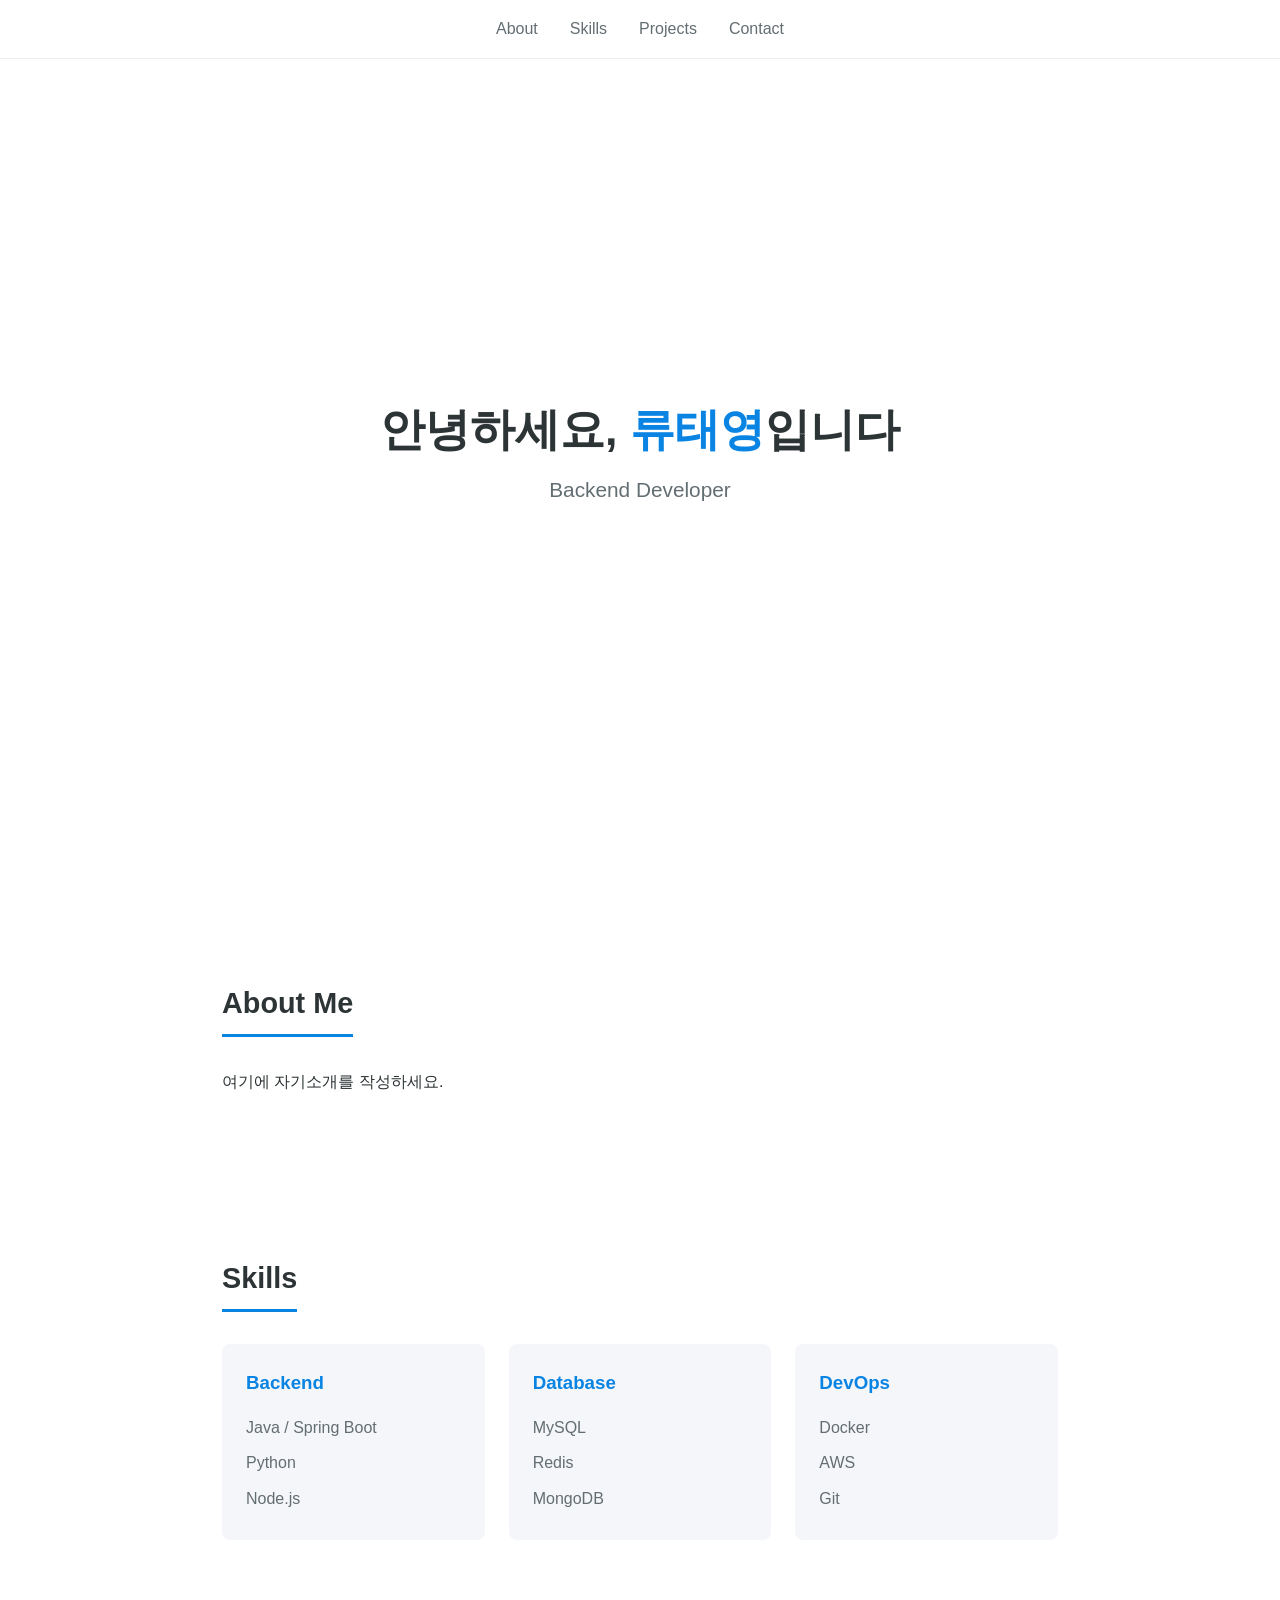
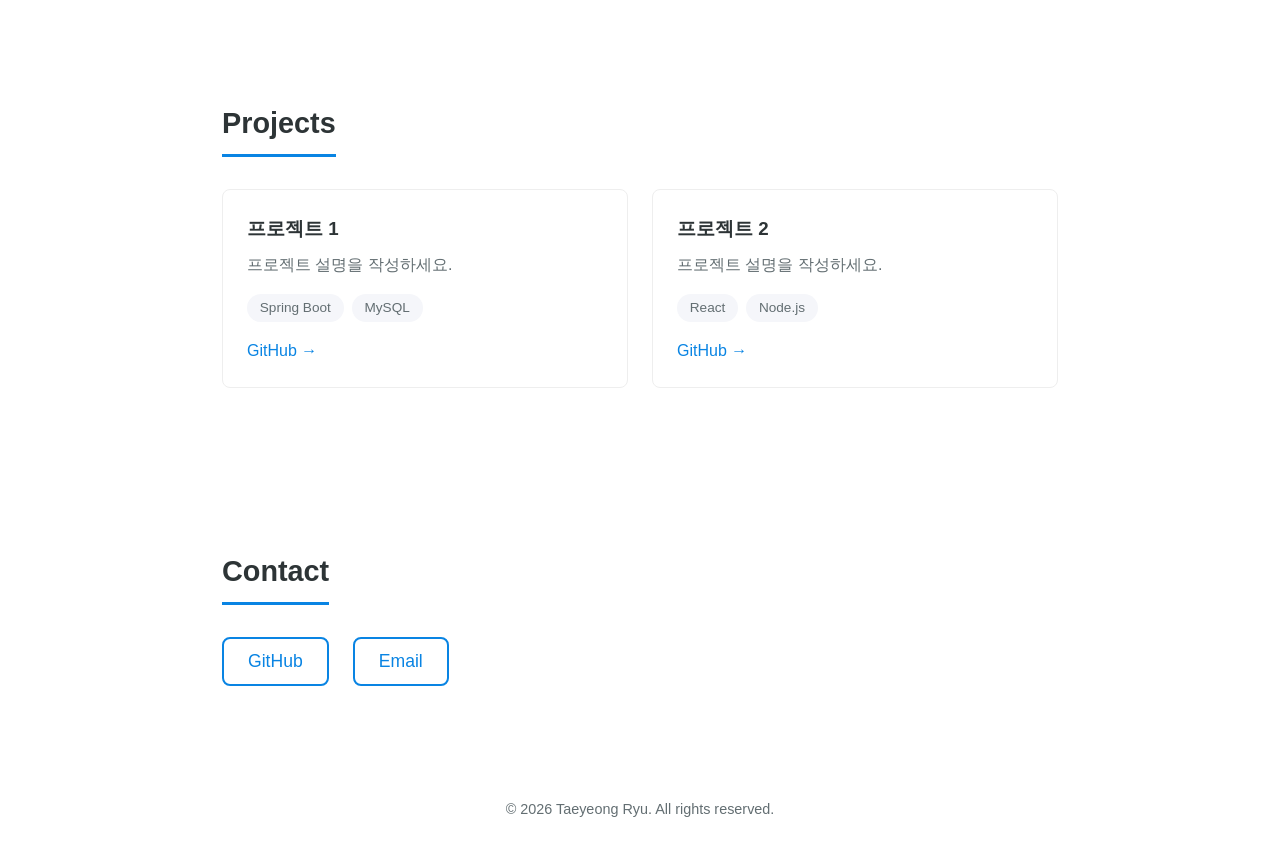
==== index.html @ f6bfb5db "feat: add initial portfolio page with HTML/CSS Co-Authored-By: Claude Opus 4.6 <noreply@anthropic.co" ====
<!DOCTYPE html>
<html lang="ko">
<head>
    <meta charset="UTF-8">
    <meta name="viewport" content="width=device-width, initial-scale=1.0">
    <title>Taeyeong Ryu | Portfolio</title>
    <link rel="stylesheet" href="style.css">
</head>
<body>
    <header>
        <nav>
            <a href="#about" class="nav-link">About</a>
            <a href="#skills" class="nav-link">Skills</a>
            <a href="#projects" class="nav-link">Projects</a>
            <a href="#contact" class="nav-link">Contact</a>
        </nav>
    </header>

    <section id="hero">
        <h1>안녕하세요, <span class="highlight">류태영</span>입니다</h1>
        <p class="subtitle">Backend Developer</p>
    </section>

    <section id="about">
        <h2>About Me</h2>
        <p>여기에 자기소개를 작성하세요.</p>
    </section>

    <section id="skills">
        <h2>Skills</h2>
        <div class="skill-grid">
            <div class="skill-card">
                <h3>Backend</h3>
                <ul>
                    <li>Java / Spring Boot</li>
                    <li>Python</li>
                    <li>Node.js</li>
                </ul>
            </div>
            <div class="skill-card">
                <h3>Database</h3>
                <ul>
                    <li>MySQL</li>
                    <li>Redis</li>
                    <li>MongoDB</li>
                </ul>
            </div>
            <div class="skill-card">
                <h3>DevOps</h3>
                <ul>
                    <li>Docker</li>
                    <li>AWS</li>
                    <li>Git</li>
                </ul>
            </div>
        </div>
    </section>

    <section id="projects">
        <h2>Projects</h2>
        <div class="project-grid">
            <div class="project-card">
                <h3>프로젝트 1</h3>
                <p>프로젝트 설명을 작성하세요.</p>
                <div class="project-tags">
                    <span class="tag">Spring Boot</span>
                    <span class="tag">MySQL</span>
                </div>
                <a href="#" class="project-link">GitHub →</a>
            </div>
            <div class="project-card">
                <h3>프로젝트 2</h3>
                <p>프로젝트 설명을 작성하세요.</p>
                <div class="project-tags">
                    <span class="tag">React</span>
                    <span class="tag">Node.js</span>
                </div>
                <a href="#" class="project-link">GitHub →</a>
            </div>
        </div>
    </section>

    <section id="contact">
        <h2>Contact</h2>
        <div class="contact-links">
            <a href="https://github.com/taeyeongryu" target="_blank">GitHub</a>
            <a href="mailto:your-email@example.com">Email</a>
        </div>
    </section>

    <footer>
        <p>&copy; 2026 Taeyeong Ryu. All rights reserved.</p>
    </footer>
</body>
</html>
---- style.css ----
* {
    margin: 0;
    padding: 0;
    box-sizing: border-box;
}

:root {
    --primary: #2d3436;
    --accent: #0984e3;
    --bg: #ffffff;
    --bg-alt: #f5f6fa;
    --text: #2d3436;
    --text-light: #636e72;
}

body {
    font-family: 'Segoe UI', -apple-system, sans-serif;
    color: var(--text);
    line-height: 1.6;
}

/* Navigation */
header {
    position: fixed;
    top: 0;
    width: 100%;
    background: rgba(255, 255, 255, 0.95);
    backdrop-filter: blur(10px);
    z-index: 100;
    border-bottom: 1px solid #eee;
}

nav {
    max-width: 900px;
    margin: 0 auto;
    padding: 1rem 2rem;
    display: flex;
    gap: 2rem;
    justify-content: center;
}

.nav-link {
    text-decoration: none;
    color: var(--text-light);
    font-weight: 500;
    transition: color 0.2s;
}

.nav-link:hover {
    color: var(--accent);
}

/* Hero */
#hero {
    min-height: 100vh;
    display: flex;
    flex-direction: column;
    justify-content: center;
    align-items: center;
    text-align: center;
    padding: 2rem;
}

#hero h1 {
    font-size: 2.8rem;
    font-weight: 700;
    margin-bottom: 0.5rem;
}

.highlight {
    color: var(--accent);
}

.subtitle {
    font-size: 1.3rem;
    color: var(--text-light);
}

/* Sections */
section {
    max-width: 900px;
    margin: 0 auto;
    padding: 5rem 2rem;
}

section h2 {
    font-size: 1.8rem;
    margin-bottom: 2rem;
    padding-bottom: 0.5rem;
    border-bottom: 3px solid var(--accent);
    display: inline-block;
}

/* Skills */
.skill-grid {
    display: grid;
    grid-template-columns: repeat(auto-fit, minmax(220px, 1fr));
    gap: 1.5rem;
}

.skill-card {
    background: var(--bg-alt);
    padding: 1.5rem;
    border-radius: 8px;
}

.skill-card h3 {
    color: var(--accent);
    margin-bottom: 0.8rem;
}

.skill-card ul {
    list-style: none;
}

.skill-card li {
    padding: 0.3rem 0;
    color: var(--text-light);
}

/* Projects */
.project-grid {
    display: grid;
    grid-template-columns: repeat(auto-fit, minmax(300px, 1fr));
    gap: 1.5rem;
}

.project-card {
    border: 1px solid #eee;
    border-radius: 8px;
    padding: 1.5rem;
    transition: box-shadow 0.2s;
}

.project-card:hover {
    box-shadow: 0 4px 12px rgba(0, 0, 0, 0.1);
}

.project-card h3 {
    margin-bottom: 0.5rem;
}

.project-card p {
    color: var(--text-light);
    margin-bottom: 1rem;
}

.project-tags {
    display: flex;
    gap: 0.5rem;
    flex-wrap: wrap;
    margin-bottom: 1rem;
}

.tag {
    background: var(--bg-alt);
    padding: 0.2rem 0.8rem;
    border-radius: 20px;
    font-size: 0.85rem;
    color: var(--text-light);
}

.project-link {
    color: var(--accent);
    text-decoration: none;
    font-weight: 500;
}

.project-link:hover {
    text-decoration: underline;
}

/* Contact */
.contact-links {
    display: flex;
    gap: 1.5rem;
}

.contact-links a {
    color: var(--accent);
    text-decoration: none;
    font-size: 1.1rem;
    font-weight: 500;
    padding: 0.5rem 1.5rem;
    border: 2px solid var(--accent);
    border-radius: 8px;
    transition: all 0.2s;
}

.contact-links a:hover {
    background: var(--accent);
    color: #fff;
}

/* Footer */
footer {
    text-align: center;
    padding: 2rem;
    color: var(--text-light);
    font-size: 0.9rem;
}

/* Responsive */
@media (max-width: 600px) {
    #hero h1 {
        font-size: 1.8rem;
    }

    nav {
        gap: 1rem;
    }

    .contact-links {
        flex-direction: column;
        align-items: center;
    }
}
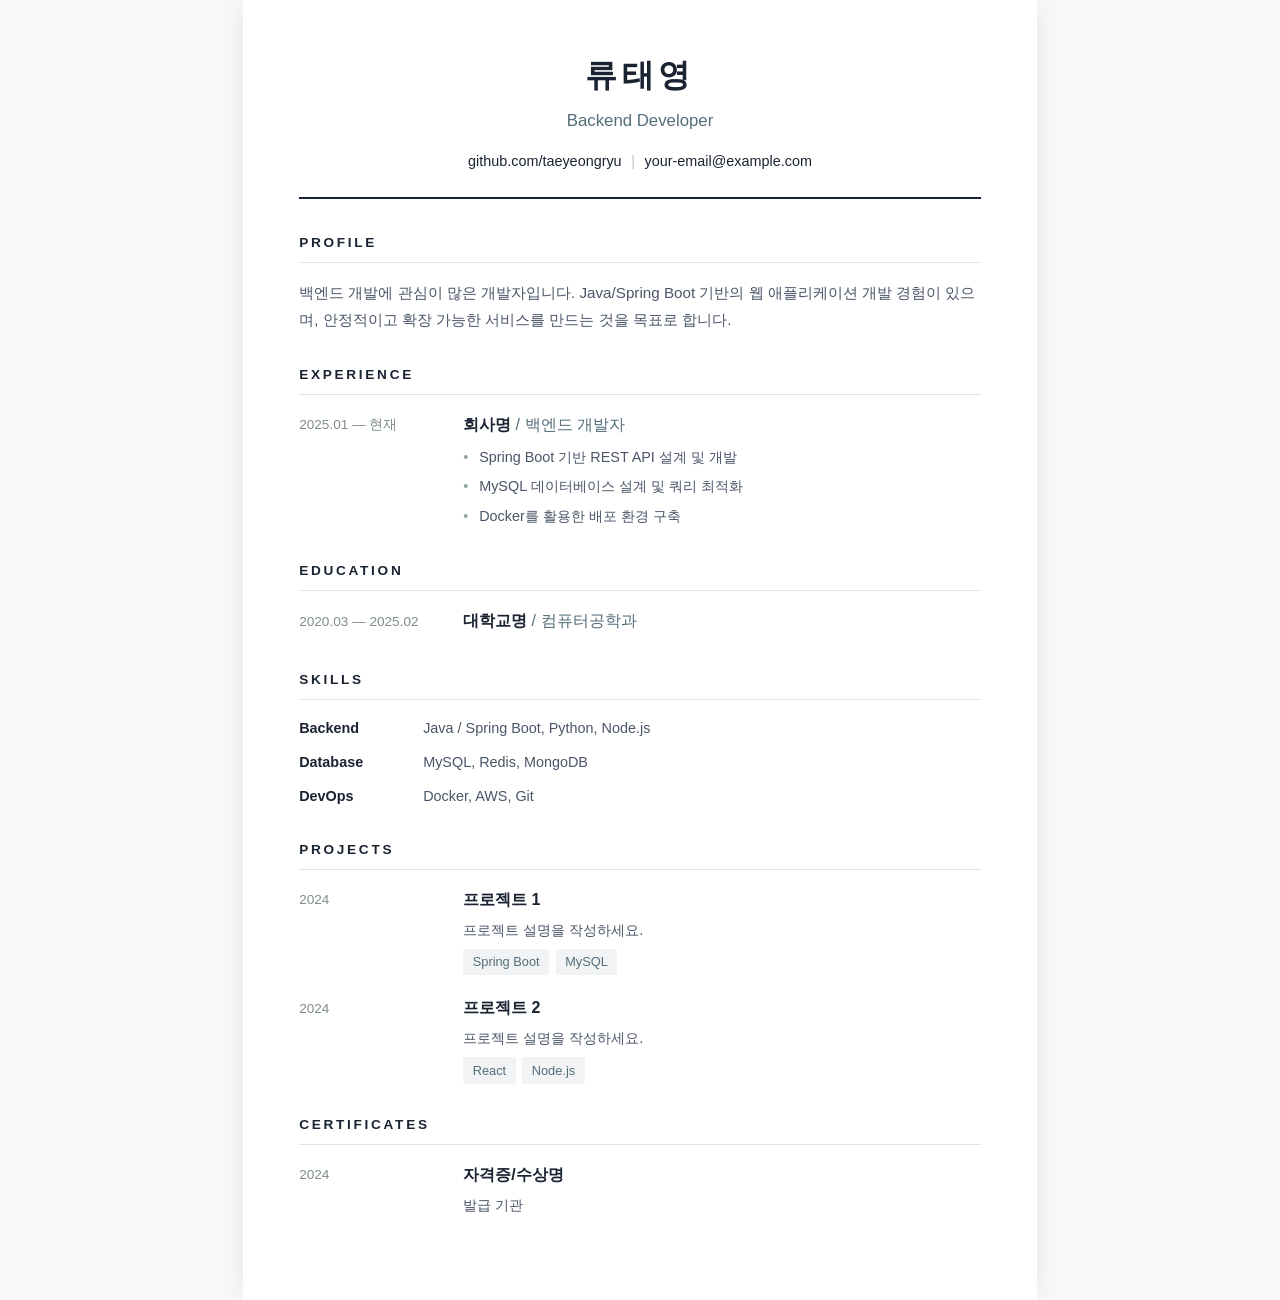
==== commit edf3df94: "feat: add resume page and redirect index to /resume/ - Add resume/index.html with professional resum" ====
--- a/index.html
+++ b/index.html
@@ -2,94 +2,10 @@
 <html lang="ko">
 <head>
     <meta charset="UTF-8">
-    <meta name="viewport" content="width=device-width, initial-scale=1.0">
-    <title>Taeyeong Ryu | Portfolio</title>
-    <link rel="stylesheet" href="style.css">
+    <meta http-equiv="refresh" content="0; url=/resume/">
+    <title>Redirecting...</title>
 </head>
 <body>
-    <header>
-        <nav>
-            <a href="#about" class="nav-link">About</a>
-            <a href="#skills" class="nav-link">Skills</a>
-            <a href="#projects" class="nav-link">Projects</a>
-            <a href="#contact" class="nav-link">Contact</a>
-        </nav>
-    </header>
-
-    <section id="hero">
-        <h1>안녕하세요, <span class="highlight">류태영</span>입니다</h1>
-        <p class="subtitle">Backend Developer</p>
-    </section>
-
-    <section id="about">
-        <h2>About Me</h2>
-        <p>여기에 자기소개를 작성하세요.</p>
-    </section>
-
-    <section id="skills">
-        <h2>Skills</h2>
-        <div class="skill-grid">
-            <div class="skill-card">
-                <h3>Backend</h3>
-                <ul>
-                    <li>Java / Spring Boot</li>
-                    <li>Python</li>
-                    <li>Node.js</li>
-                </ul>
-            </div>
-            <div class="skill-card">
-                <h3>Database</h3>
-                <ul>
-                    <li>MySQL</li>
-                    <li>Redis</li>
-                    <li>MongoDB</li>
-                </ul>
-            </div>
-            <div class="skill-card">
-                <h3>DevOps</h3>
-                <ul>
-                    <li>Docker</li>
-                    <li>AWS</li>
-                    <li>Git</li>
-                </ul>
-            </div>
-        </div>
-    </section>
-
-    <section id="projects">
-        <h2>Projects</h2>
-        <div class="project-grid">
-            <div class="project-card">
-                <h3>프로젝트 1</h3>
-                <p>프로젝트 설명을 작성하세요.</p>
-                <div class="project-tags">
-                    <span class="tag">Spring Boot</span>
-                    <span class="tag">MySQL</span>
-                </div>
-                <a href="#" class="project-link">GitHub →</a>
-            </div>
-            <div class="project-card">
-                <h3>프로젝트 2</h3>
-                <p>프로젝트 설명을 작성하세요.</p>
-                <div class="project-tags">
-                    <span class="tag">React</span>
-                    <span class="tag">Node.js</span>
-                </div>
-                <a href="#" class="project-link">GitHub →</a>
-            </div>
-        </div>
-    </section>
-
-    <section id="contact">
-        <h2>Contact</h2>
-        <div class="contact-links">
-            <a href="https://github.com/taeyeongryu" target="_blank">GitHub</a>
-            <a href="mailto:your-email@example.com">Email</a>
-        </div>
-    </section>
-
-    <footer>
-        <p>&copy; 2026 Taeyeong Ryu. All rights reserved.</p>
-    </footer>
+    <a href="/resume/">이력서 페이지로 이동</a>
 </body>
 </html>
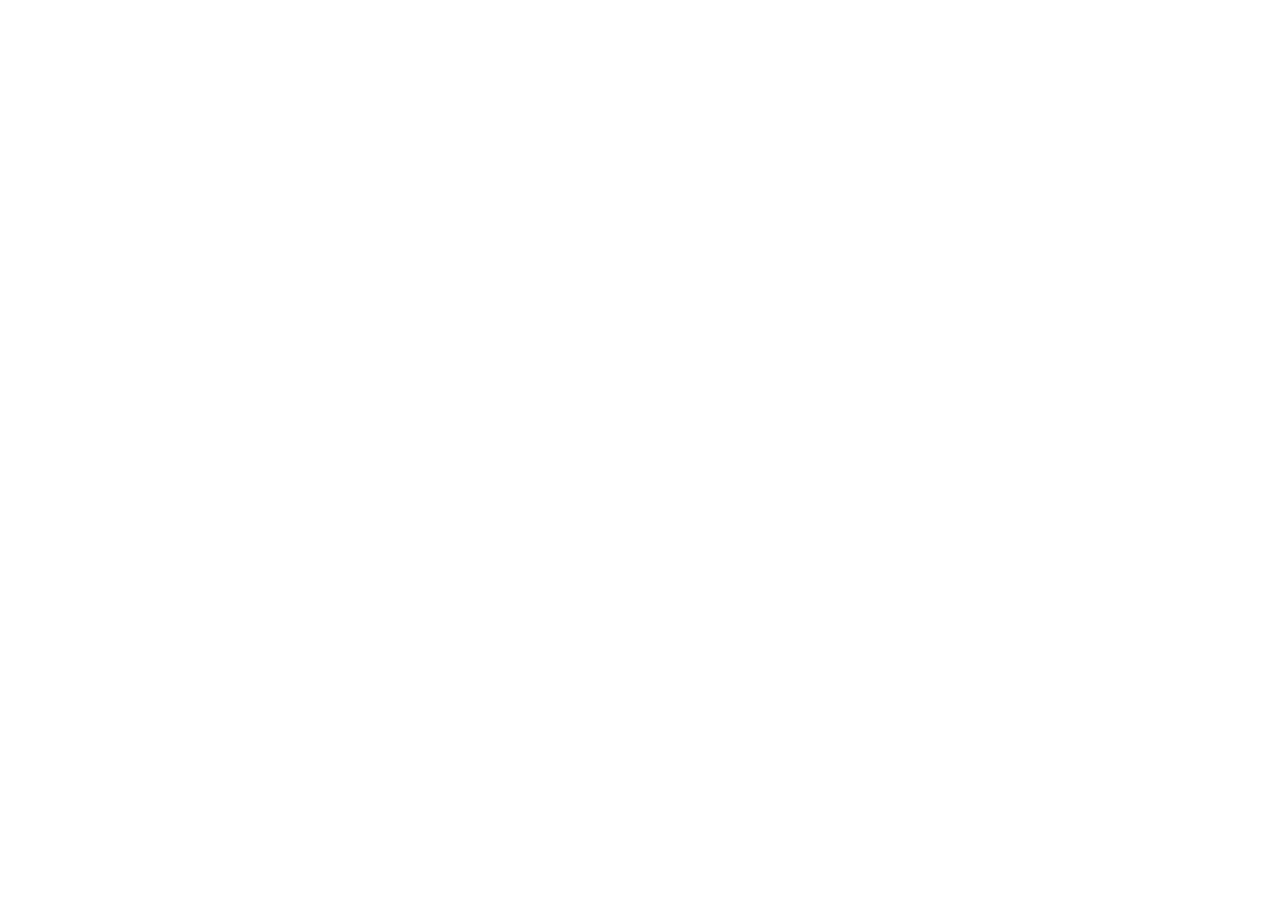
==== commit 8e962c43: "feat: redesign resume with B-style layout, profile photo, and side projects - Apply typography-focus" ====
--- a/index.html
+++ b/index.html
@@ -2,10 +2,9 @@
 <html lang="ko">
 <head>
     <meta charset="UTF-8">
-    <meta http-equiv="refresh" content="0; url=/resume/">
-    <title>Redirecting...</title>
+    <meta name="viewport" content="width=device-width, initial-scale=1.0">
+    <title>Taeyeong Ryu</title>
 </head>
 <body>
-    <a href="/resume/">이력서 페이지로 이동</a>
 </body>
 </html>
